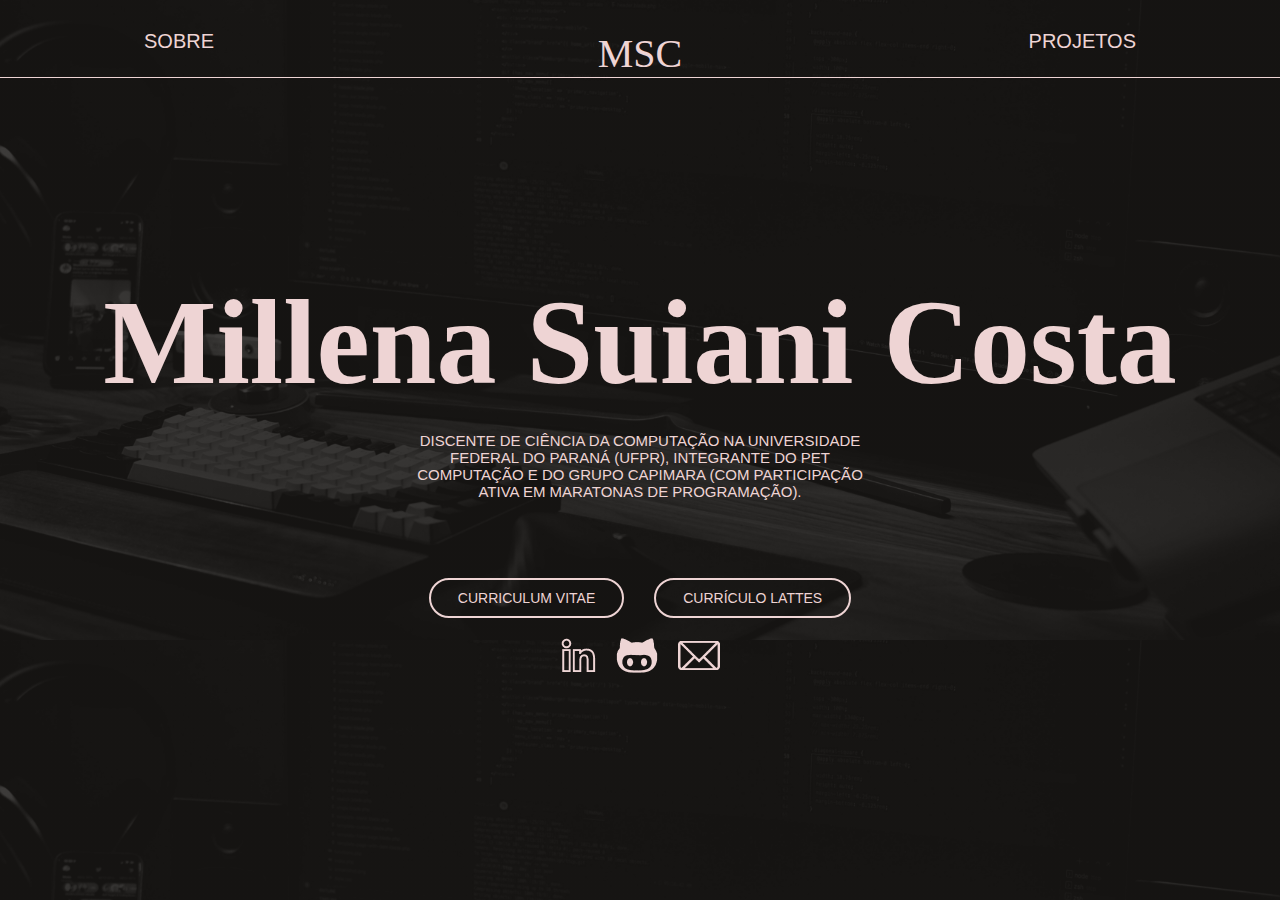
==== index.html @ 7e517f00 "changes" ====
<!DOCTYPE html>
<html lang="pt-br">
    <head>
        <meta charset="UTF-8">
        <title>Millena Suiani Costa</title>
        <meta name="author" content="Millena Suiani Costa">
        <link rel="SHORTCUT ICON" href="logo.png">
        <meta name="description" content="Página pessoal de Millena Suiani Costa.">
        <meta name="keywords" content="Millena, Suiani, Costa, UFPR, Universidade Federal do Paraná, Ciência da Computação, Computação, BCC"/>
        <link href="css/style.css" rel="stylesheet"/>
        <meta name="viewport" content="width=device-width, initial-scale=1.0, maximum-scale=1.0">
        <link rel="preconnect" href="https://fonts.googleapis.com">
        <link rel="preconnect" href="https://fonts.gstatic.com" crossorigin>
        <link href="https://fonts.googleapis.com/css2?family=Inter:wght@200;800&display=swap" rel="stylesheet">
    </head>

    <body>
        <header>
            <nav class="menu left-menu">
                <a href="./sobre.html">SOBRE</a>
            </nav>
            <a href="./index.html" class="logo"><p>MSC</p></a>
            <nav class="menu right-menu">
                <a href="./projetos.html">PROJETOS</a>
            </nav>
        </header>

        <section class="general-text">
            <div class="title-text">
                <h1>Millena Suiani Costa</h1>
            </div>
            <div class="description-text">
                <p>DISCENTE DE CIÊNCIA DA COMPUTAÇÃO NA UNIVERSIDADE FEDERAL DO PARANÁ (UFPR), INTEGRANTE DO PET COMPUTAÇÃO E DO GRUPO CAPIMARA (COM PARTICIPAÇÃO ATIVA EM MARATONAS DE PROGRAMAÇÃO).</p>
            </div>
            <nav class="links">
                <div id="curriculum-modal" class="modal">
                    <img src="curriculum.png" alt="curriculum">
                    <script src="script.js"></script>
                    <span class="close-modal" data-modal="curriculum-modal">&times;</span>
                </div>
                <a href="#" id="curriculum-link" target="_blank" class="rounded-link">CURRICULUM VITAE</a>
                <a href="http://lattes.cnpq.br/5284996494544920" target="_blank" class="rounded-link">CURRÍCULO LATTES</a>
            </nav>
        </section>

        <footer>
            <a href="//www.linkedin.com/in/millena-costa-" target="_blank"><img src="linkedin.png" class="linkedin"/></a>
            <a href="//github.com/millenaSui" target="_blank"><img src="git.png" class="github"/></a>
            <a href="mailto:millena.sui@outlook.com" target="_blank"><img src="email.png" class="email"/></spam></p>
        </footer>

        <script>

            // Adicione um evento de clique ao link "CURRICULUM VITAE"
            document.getElementById("curriculum-link").addEventListener('click', function(e) {
                e.preventDefault(); // Impede o comportamento padrão do link
                const modalId = 'curriculum-modal'; // Altere para o modal desejado
                openModal(modalId);
            });

            //Função para abrir modal
            function openModal(modalId) {
                document.getElementById(modalId).style.display = "block";
            }
    
            // Função para fechar modal
            function closeModal(modalId) {
                document.getElementById(modalId).style.display = "none";
            }
    
            // Adicione um evento de clique às imagens
            const modalTriggers = document.querySelectorAll('.modal-trigger');
            modalTriggers.forEach((trigger) => {
                trigger.addEventListener('click', () => {
                    const modalId = trigger.getAttribute('data-modal');
                    openModal(modalId);
                });
            });
    
            // Adicione um evento de clique para fechar os modais
            const closeButtons = document.querySelectorAll('.close-modal');
            closeButtons.forEach((button) => {
                button.addEventListener('click', () => {
                    const modalId = button.getAttribute('data-modal');
                    closeModal(modalId);
                });
            });
        </script>
    </body>
</html>
---- css/style.css ----
/*Definições de fontes locais*/
@font-face {
    font-family: 'Ginqail';
    src: local('Ginqail'), url('/home/millenasui/Downloads/personalWebsiteDINF-main/fonts/Ginqail-Font.ttf') format('truetype');
}

@font-face {
    font-family: 'MPLUS1';
    src: local('MPLUS1'), url('/home/millenasui/Downloads/personalWebsiteDINF-main/fonts/MPLUS1-VariableFont_wght.ttf') format('truetype');
}

/*Configurações gerais da página*/
*{
    margin: 0;
    padding: 0;
    box-sizing: border-box;
}

body {
    background: linear-gradient(
        rgba(36, 33, 30, 0.5),
        rgba(36, 33, 30, 0.5)
    ),
    url("../background.png");
    background-size: 100%;
}

/*Tags da header divididas em três 
para alinhamento correto*/
header {
    display: flex;
    justify-content: space-between;
    margin: 0 auto;
    padding: 0 20px;
    border-bottom: 1px solid #EED4D4;
}

.logo {
    font-family: 'Ginqail', serif;
    font-size: 40px;
    margin-top: 30px;
}

.menu {
    text-align: center;
    width: 45%;
    padding-top: 15px;
    margin-top: 15px;
    margin-bottom: 15px;
}

.left-menu {
    font-size: 20px;
    text-align: left;
    padding-left: 10%;
}

.right-menu {
    font-size: 20px;
    text-align: right;
    padding-right: 10%;
}

a {
    font-family: 'MPLUS1', sans-serif;
    font-weight: 400;
    text-decoration: none;
    color: #EED4D4;
}

.menu a {
    text-decoration: none;
    color: #EED4D4; /* Cor da linha */
    padding-bottom: 2px; /* Distância da linha em relação ao texto */
}

/*Configurações de texto*/
.general-text {
    margin: 0 6%;
    margin-top: 10%;
}

.title-text {
    font-family: 'Ginqail', serif;
    font-size: 60px;
    text-align: center;
    padding-top: 6%;
    color: #EED4D4;
}

.subtitle-text {
    font-family: 'Ginqail', serif;
    font-size: 35px;
    text-align: center;
    padding-top: 7%;
    color: #EED4D4;
}

.subtitle-modal {
    font-family: 'MPLUS1', sans-serif;
    font-size: 20px;
    font-weight: 200;
    text-align: center;
    padding-top: 2%;
    padding-bottom: 2%;
    color: #EED4D4;
    position: relative;
}

.subtitle-modal::after {
    content: "";
    width: 500px;
    height: 1px;
    background: #EED4D4; /* Cor da linha */
    position: absolute;
    bottom: -2px; /* Coloca a linha 2px abaixo do texto */
    left: 50%; /* Centraliza a linha em relação ao texto */
    transform: translateX(-50%); /* Centraliza a linha horizontalmente */
}

.description-text {
    font-family: 'MPLUS1', sans-serif;
    font-size: 15px;
    font-weight: 400;
    text-align: center;
    margin-top: 20px;
    margin-bottom: 7%;
    padding: 0 30%;
    color: #EED4D4;
}

.description-text-abaut {
    font-family: 'MPLUS1', sans-serif;
    font-size: 18px;
    font-weight: 400;
    text-align: center;
    margin-top: 50px;
    margin-bottom: 7%;
    padding: 0 25%;
    color: #EED4D4;
}

/*configurações das imagens de projetos*/
.image-columns {
    display: flex;
}

.column {
    flex: 1;
    padding: 10px;
    text-align: center;
}

.column img {
    max-width: 100%;
    cursor: pointer;
}

/*configurações de modal*/
.modal {
    display: none;
    position: fixed;
    top: 0;
    left: 0;
    width: 100%;
    height: 100%;
    background-color: rgba(0, 0, 0, 0.5);
    z-index: 1;
    justify-content: center;
    align-items: center;
    box-shadow: 0 4px 8px 0 rgba(0, 0, 0, 0.2);
    backdrop-filter: blur(15px);
}

.modal .subtitle-text {
    font-size: 50px;
    margin-top: 3%;
    margin-bottom: 3%;
}

.modal .description-text {
    font-size: 20px; /* Tamanho da fonte para a classe description-text */
}

.modal img {
    max-width: 100%;
    max-height: 100%;
    object-fit: contain; /* Mantém a proporção da imagem */
}

.modal-trigger {
    margin-top: 10%;
    width: 500px;
    height: 300px;
    object-fit: cover;
    filter: grayscale(100%);
    transition: filter 0.3s;
}

.modal-trigger:hover {
    filter: grayscale(0%);
}

.close-modal {
    position: absolute;
    top: 10px;
    right: 15px;
    width: 50px;
    height: 50px;
    font-size: 50px;
    color: #EED4D4;
    cursor: pointer;
    border-radius: 50%;
    box-shadow: 0 0 4px rgba(0, 0, 0, 0.5);
}

/*Tags do rodapé*/
footer {
    display: flex;
    justify-content: center;
    align-items: center;
}

footer a {
    margin: 0 10px;
    margin-top: 20px;
}

.links {
    text-align: center;
    display: flex;
    justify-content: center;
}

/*Retângulo em torno dos links de currículo*/
.rounded-link {
    display: inline-block;
    padding: 10px 27px;
    background-color: transparent;
    border: 2px solid #EED4D4;
    border-radius: 45px;
    font-weight: 500;
    font-size: 14px;
    text-decoration: none;  
    color: #EED4D4;
    margin: 0 15px;
}
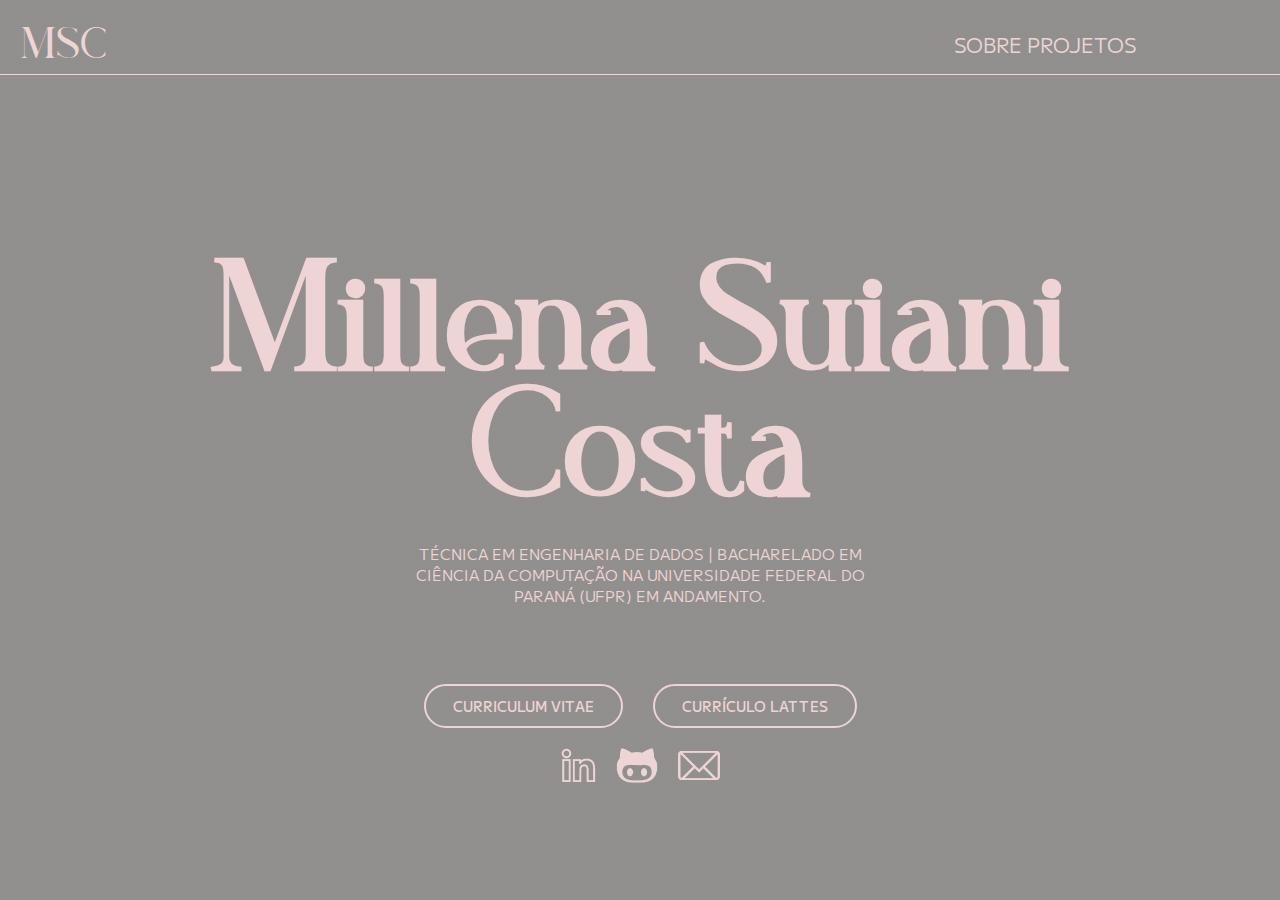
==== commit 947c6983: "[fix] personal description and header modified" ====
--- a/index.html
+++ b/index.html
@@ -16,11 +16,9 @@
 
     <body>
         <header>
-            <nav class="menu left-menu">
-                <a href="./sobre.html">SOBRE</a>
-            </nav>
             <a href="./index.html" class="logo"><p>MSC</p></a>
             <nav class="menu right-menu">
+                <a href="./sobre.html">SOBRE</a>
                 <a href="./projetos.html">PROJETOS</a>
             </nav>
         </header>
@@ -30,7 +28,7 @@
                 <h1>Millena Suiani Costa</h1>
             </div>
             <div class="description-text">
-                <p>DISCENTE DE CIÊNCIA DA COMPUTAÇÃO NA UNIVERSIDADE FEDERAL DO PARANÁ (UFPR), INTEGRANTE DO PET COMPUTAÇÃO E DO GRUPO CAPIMARA (COM PARTICIPAÇÃO ATIVA EM MARATONAS DE PROGRAMAÇÃO).</p>
+                <p>TÉCNICA EM ENGENHARIA DE DADOS | BACHARELADO EM CIÊNCIA DA COMPUTAÇÃO NA UNIVERSIDADE FEDERAL DO PARANÁ (UFPR) EM ANDAMENTO.</p>
             </div>
             <nav class="links">
                 <div id="curriculum-modal" class="modal">
@@ -46,7 +44,7 @@
         <footer>
             <a href="//www.linkedin.com/in/millena-costa-" target="_blank"><img src="linkedin.png" class="linkedin"/></a>
             <a href="//github.com/millenaSui" target="_blank"><img src="git.png" class="github"/></a>
-            <a href="mailto:millena.sui@outlook.com" target="_blank"><img src="email.png" class="email"/></spam></p>
+            <a href="mailto:comercial.millena.costa@outlook.com" target="_blank"><img src="email.png" class="email"/></spam></p>
         </footer>
 
         <script>
--- a/css/style.css
+++ b/css/style.css
@@ -1,12 +1,12 @@
 /*Definições de fontes locais*/
 @font-face {
     font-family: 'Ginqail';
-    src: local('Ginqail'), url('/home/millenasui/Downloads/personalWebsiteDINF-main/fonts/Ginqail-Font.ttf') format('truetype');
+    src: local('Ginqail'), url('../fonts/Ginqail-Font.ttf') format('truetype');
 }
 
 @font-face {
     font-family: 'MPLUS1';
-    src: local('MPLUS1'), url('/home/millenasui/Downloads/personalWebsiteDINF-main/fonts/MPLUS1-VariableFont_wght.ttf') format('truetype');
+    src: local('MPLUS1'), url('../fonts/MPLUS1-VariableFont_wght.ttf') format('truetype');
 }
 
 /*Configurações gerais da página*/
@@ -21,7 +21,7 @@
         rgba(36, 33, 30, 0.5),
         rgba(36, 33, 30, 0.5)
     ),
-    url("../background.png");
+    url("../background-2.png");
     background-size: 100%;
 }
 
@@ -70,8 +70,8 @@
 
 .menu a {
     text-decoration: none;
-    color: #EED4D4; /* Cor da linha */
-    padding-bottom: 2px; /* Distância da linha em relação ao texto */
+    color: #EED4D4;
+    padding-bottom: 2px;
 }
 
 /*Configurações de texto*/
@@ -82,7 +82,7 @@
 
 .title-text {
     font-family: 'Ginqail', serif;
-    font-size: 60px;
+    font-size: 70px;
     text-align: center;
     padding-top: 6%;
     color: #EED4D4;
@@ -105,17 +105,6 @@
     padding-bottom: 2%;
     color: #EED4D4;
     position: relative;
-}
-
-.subtitle-modal::after {
-    content: "";
-    width: 500px;
-    height: 1px;
-    background: #EED4D4; /* Cor da linha */
-    position: absolute;
-    bottom: -2px; /* Coloca a linha 2px abaixo do texto */
-    left: 50%; /* Centraliza a linha em relação ao texto */
-    transform: translateX(-50%); /* Centraliza a linha horizontalmente */
 }
 
 .description-text {
@@ -168,7 +157,7 @@
     z-index: 1;
     justify-content: center;
     align-items: center;
-    box-shadow: 0 4px 8px 0 rgba(0, 0, 0, 0.2);
+    box-shadow: 0 4px 8px 0 rgba(0, 0, 0, 0.4);
     backdrop-filter: blur(15px);
 }
 
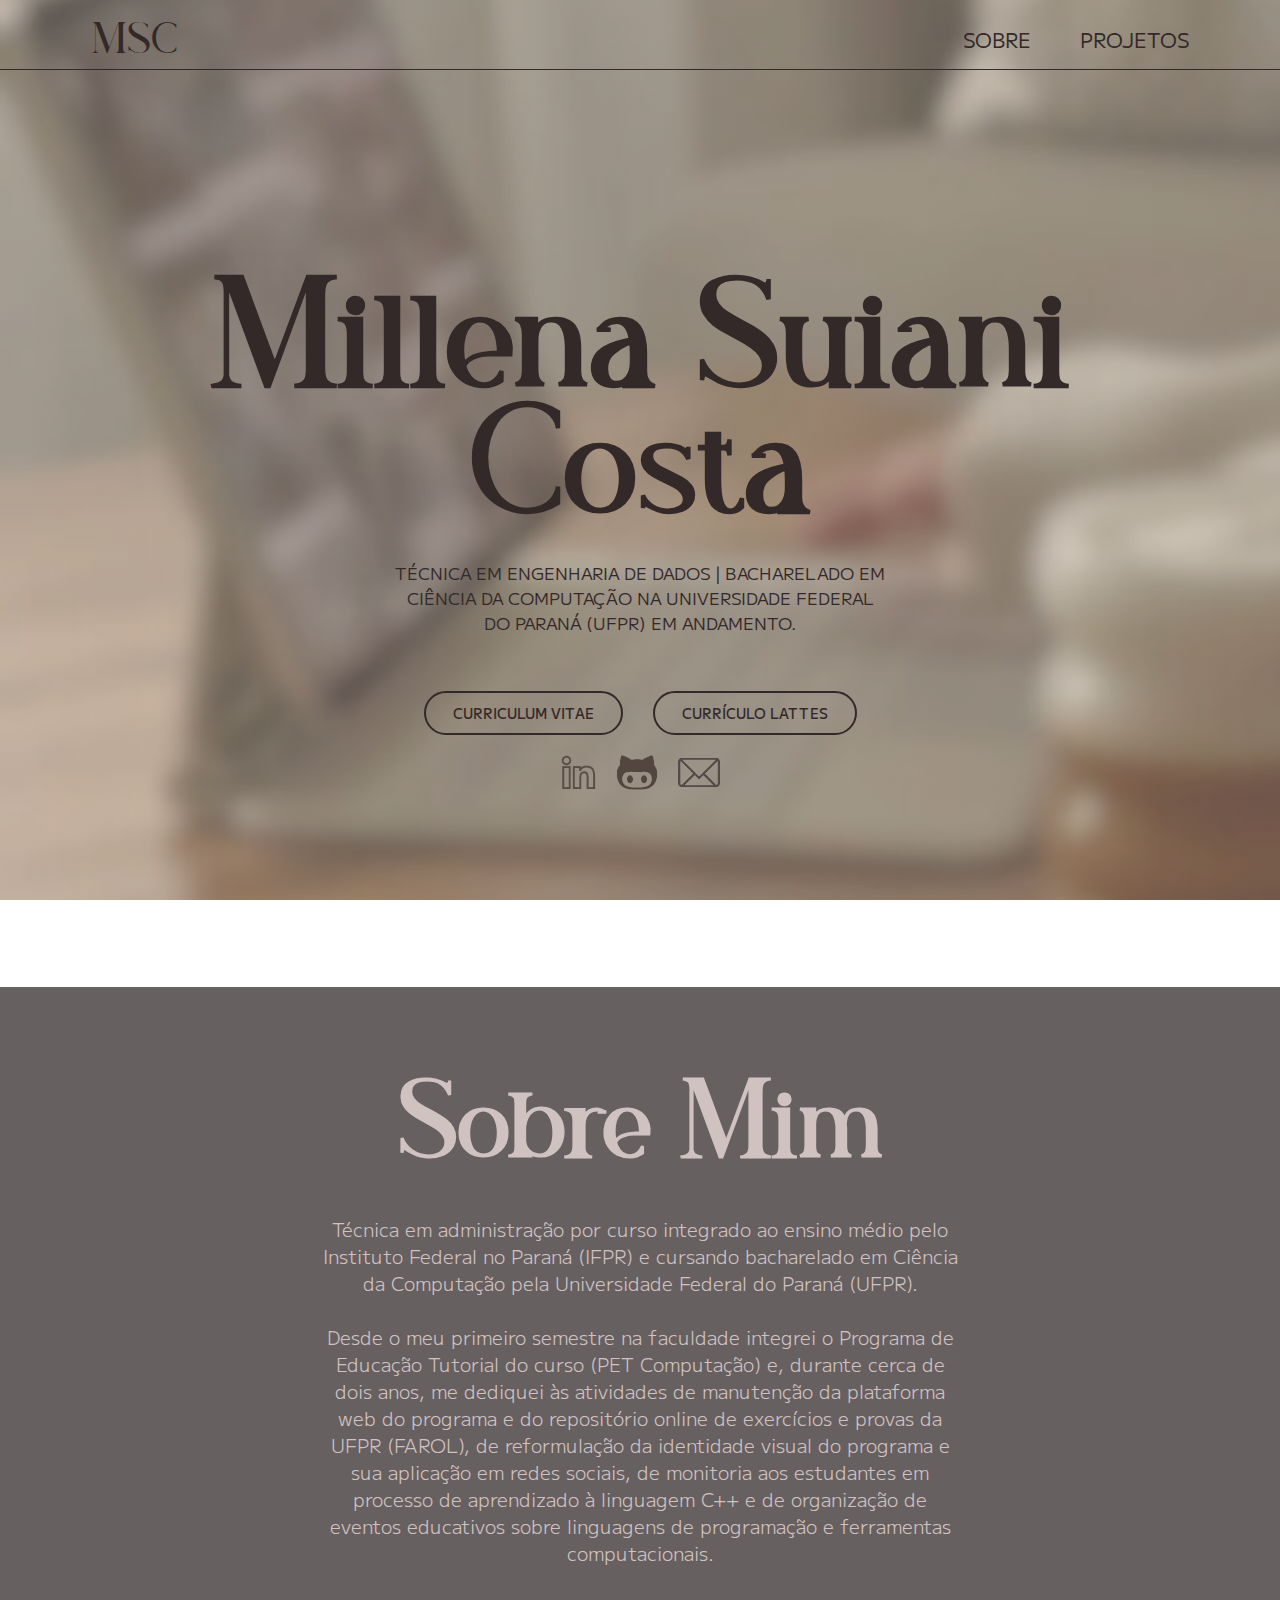
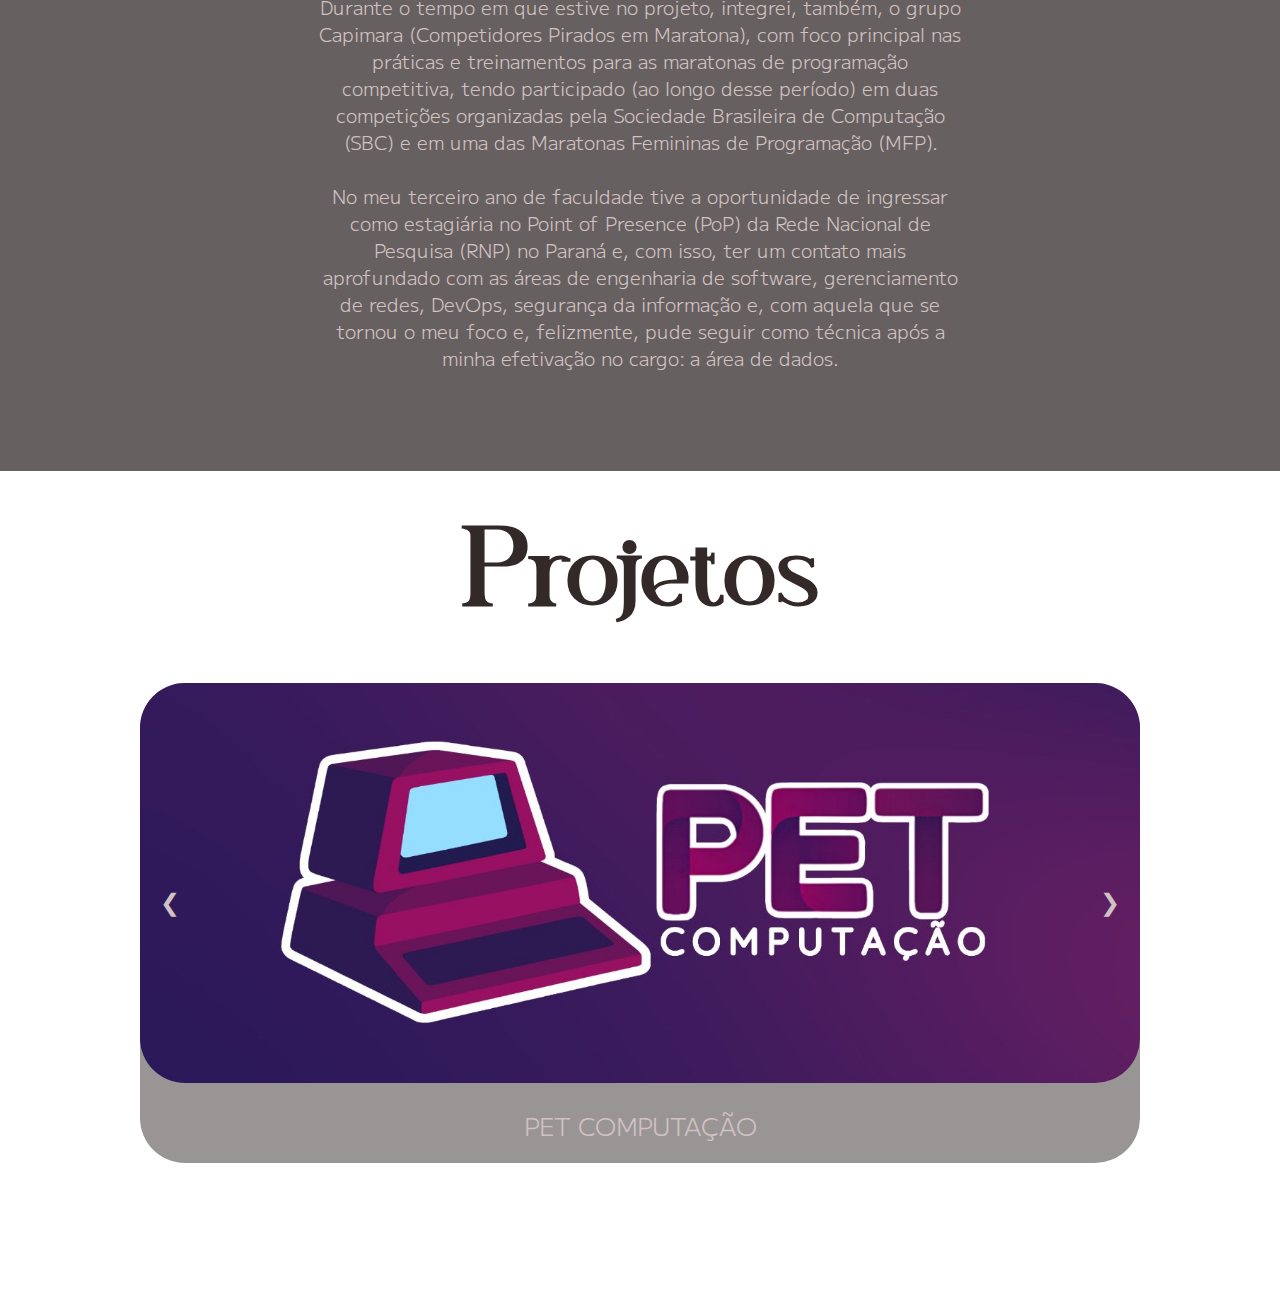
==== commit 434aa4c9: "[add] carrousel and abaut sessions" ====
--- a/index.html
+++ b/index.html
@@ -16,14 +16,14 @@
 
     <body>
         <header>
-            <a href="./index.html" class="logo"><p>MSC</p></a>
+            <a href="#home" class="logo"><p>MSC</p></a>
             <nav class="menu right-menu">
-                <a href="./sobre.html">SOBRE</a>
-                <a href="./projetos.html">PROJETOS</a>
+                <a href="#sobre">SOBRE</a>
+                <a href="#projetos">PROJETOS</a>
             </nav>
         </header>
 
-        <section class="general-text">
+        <section id="home" class="general-text">
             <div class="title-text">
                 <h1>Millena Suiani Costa</h1>
             </div>
@@ -33,56 +33,71 @@
             <nav class="links">
                 <div id="curriculum-modal" class="modal">
                     <img src="curriculum.png" alt="curriculum">
-                    <script src="script.js"></script>
                     <span class="close-modal" data-modal="curriculum-modal">&times;</span>
                 </div>
-                <a href="#" id="curriculum-link" target="_blank" class="rounded-link">CURRICULUM VITAE</a>
+                <a href="#" id="curriculum-link" class="rounded-link">CURRICULUM VITAE</a>
                 <a href="http://lattes.cnpq.br/5284996494544920" target="_blank" class="rounded-link">CURRÍCULO LATTES</a>
             </nav>
         </section>
 
-        <footer>
+        <section id="links-icons" class="links-icons-section">
             <a href="//www.linkedin.com/in/millena-costa-" target="_blank"><img src="linkedin.png" class="linkedin"/></a>
             <a href="//github.com/millenaSui" target="_blank"><img src="git.png" class="github"/></a>
-            <a href="mailto:comercial.millena.costa@outlook.com" target="_blank"><img src="email.png" class="email"/></spam></p>
-        </footer>
+            <a href="mailto:comercial.millena.costa@outlook.com" target="_blank"><img src="email.png" class="email"/></a>
+        </section>
 
-        <script>
+        <section id="sobre" class="about-section">
+            <div class="about-section-title">
+                <h1>Sobre Mim</h1>
+            </div>
+            <nav class="about-section-description-text">
+                <p>Técnica em administração por curso integrado ao ensino médio pelo Instituto Federal no Paraná (IFPR) e cursando bacharelado em Ciência da Computação pela Universidade Federal do Paraná (UFPR).</p>
+                <br>
+                <p>Desde o meu primeiro semestre na faculdade integrei o Programa de Educação Tutorial do curso (PET Computação) e, durante cerca de dois anos, me dediquei às atividades de manutenção da plataforma web do programa e do repositório online de exercícios e provas da UFPR (FAROL), de reformulação da identidade visual do programa e sua aplicação em redes sociais, de monitoria aos estudantes em processo de aprendizado à linguagem C++ e de organização de eventos educativos sobre linguagens de programação e ferramentas computacionais.</p>
+                <br>            
+                <p>Durante o tempo em que estive no projeto, integrei, também, o grupo Capimara (Competidores Pirados em Maratona), com foco principal nas práticas e treinamentos para as maratonas de programação competitiva, tendo participado (ao longo desse período) em duas competições organizadas pela Sociedade Brasileira de Computação (SBC) e em uma das Maratonas Femininas de Programação (MFP).</p>
+                <br>            
+                <p>No meu terceiro ano de faculdade tive a oportunidade de ingressar como estagiária no Point of Presence (PoP) da Rede Nacional de Pesquisa (RNP) no Paraná e, com isso, ter um contato mais aprofundado com as áreas de engenharia de software, gerenciamento de redes, DevOps, segurança da informação e, com aquela que se tornou o meu foco e, felizmente, pude seguir como técnica após a minha efetivação no cargo: a área de dados.</p>
+            </nav>
+        </section>
 
-            // Adicione um evento de clique ao link "CURRICULUM VITAE"
-            document.getElementById("curriculum-link").addEventListener('click', function(e) {
-                e.preventDefault(); // Impede o comportamento padrão do link
-                const modalId = 'curriculum-modal'; // Altere para o modal desejado
-                openModal(modalId);
-            });
+        <section id="projetos" class="projetos-section">
+            <div class="subtitle-text">
+                <h1>Projetos</h1>
+            </div>
+            <div class="carousel-container">
+                <button class="prev" onclick="moveSlide(-1)">&#10094;</button>
+                <div class="carousel">
+                    <div class="carousel-slide">
+                        <img src="imagem1.jpg" alt="Imagem 1">
+                        <p class="carousel-text">PET COMPUTAÇÃO</p>
+                    </div>
+                    <div class="carousel-slide">
+                        <img src="imagem2.jpg" alt="Imagem 2">
+                        <p class="carousel-text">ROADSEC 2023</p>
+                    </div>
+                    <div class="carousel-slide">
+                        <img src="imagem3.jpg" alt="Imagem 3">
+                        <p class="carousel-text">MARATONAS DE PROGRAMAÇÃO</p>
+                    </div>
+                    <div class="carousel-slide">
+                        <img src="imagem4.jpg" alt="Imagem 4">
+                        <p class="carousel-text">PATINHO</p>
+                    </div>
+                </div>
+                <button class="next" onclick="moveSlide(1)">&#10095;</button>
+            </div>
 
-            //Função para abrir modal
-            function openModal(modalId) {
-                document.getElementById(modalId).style.display = "block";
-            }
-    
-            // Função para fechar modal
-            function closeModal(modalId) {
-                document.getElementById(modalId).style.display = "none";
-            }
-    
-            // Adicione um evento de clique às imagens
-            const modalTriggers = document.querySelectorAll('.modal-trigger');
-            modalTriggers.forEach((trigger) => {
-                trigger.addEventListener('click', () => {
-                    const modalId = trigger.getAttribute('data-modal');
-                    openModal(modalId);
-                });
-            });
-    
-            // Adicione um evento de clique para fechar os modais
-            const closeButtons = document.querySelectorAll('.close-modal');
-            closeButtons.forEach((button) => {
-                button.addEventListener('click', () => {
-                    const modalId = button.getAttribute('data-modal');
-                    closeModal(modalId);
-                });
-            });
-        </script>
+            <script>
+                let slideIndex = 0;
+                function moveSlide(n) {
+                    let slides = document.querySelectorAll('.carousel-slide');
+                    slideIndex += n;
+                    if (slideIndex >= slides.length) slideIndex = 0;
+                    if (slideIndex < 0) slideIndex = slides.length - 1;
+                    document.querySelector('.carousel').style.transform = `translateX(${-slideIndex * 100}%)`;
+                }
+            </script>
+        </section>
     </body>
-</html>+</html>
--- a/css/style.css
+++ b/css/style.css
@@ -1,12 +1,12 @@
 /*Definições de fontes locais*/
 @font-face {
     font-family: 'Ginqail';
-    src: local('Ginqail'), url('../fonts/Ginqail-Font.ttf') format('truetype');
+    src: local('Ginqail'), url('./fonts/Ginqail-Font.ttf') format('truetype');
 }
 
 @font-face {
     font-family: 'MPLUS1';
-    src: local('MPLUS1'), url('../fonts/MPLUS1-VariableFont_wght.ttf') format('truetype');
+    src: local('MPLUS1'), url('./fonts/MPLUS1-VariableFont_wght.ttf') format('truetype');
 }
 
 /*Configurações gerais da página*/
@@ -18,60 +18,53 @@
 
 body {
     background: linear-gradient(
-        rgba(36, 33, 30, 0.5),
-        rgba(36, 33, 30, 0.5)
+        rgba(200, 184, 169, 0.179),
+        rgba(200, 184, 169, 0.179)
     ),
-    url("../background-2.png");
-    background-size: 100%;
-}
-
-/*Tags da header divididas em três 
-para alinhamento correto*/
+    url("../background.png");
+    background-size: cover;
+    background-repeat: no-repeat;
+    background-attachment: fixed;
+}
+
+/*Configurações de cabeçalho*/
 header {
     display: flex;
     justify-content: space-between;
     margin: 0 auto;
-    padding: 0 20px;
-    border-bottom: 1px solid #EED4D4;
+    padding: 0 30px;
+    border-bottom: 1px solid #332929;
+    /* background-color: #332929; */
 }
 
 .logo {
     font-family: 'Ginqail', serif;
     font-size: 40px;
-    margin-top: 30px;
+    margin-top: 25px;
+    padding-left: 5%;
 }
 
 .menu {
     text-align: center;
     width: 45%;
-    padding-top: 15px;
+    padding-top: 10px;
     margin-top: 15px;
     margin-bottom: 15px;
 }
 
-.left-menu {
-    font-size: 20px;
-    text-align: left;
-    padding-left: 10%;
-}
-
 .right-menu {
     font-size: 20px;
-    text-align: right;
-    padding-right: 10%;
+    padding-right: 5%;
+    display: flex;
+    justify-content: flex-end; /* Mantém os itens alinhados à direita */
+    gap: 10%; /* Ajuste esse valor para aumentar/diminuir o espaço entre as palavras */
 }
 
 a {
     font-family: 'MPLUS1', sans-serif;
-    font-weight: 400;
+    font-weight: 420;
     text-decoration: none;
-    color: #EED4D4;
-}
-
-.menu a {
-    text-decoration: none;
-    color: #EED4D4;
-    padding-bottom: 2px;
+    color: #332929;
 }
 
 /*Configurações de texto*/
@@ -84,16 +77,17 @@
     font-family: 'Ginqail', serif;
     font-size: 70px;
     text-align: center;
-    padding-top: 6%;
-    color: #EED4D4;
+    padding-top: 8%;
+    color: #332929;
 }
 
 .subtitle-text {
     font-family: 'Ginqail', serif;
-    font-size: 35px;
-    text-align: center;
-    padding-top: 7%;
-    color: #EED4D4;
+    font-size: 50px;
+    text-align: center;
+    padding-top: 5%;
+    padding-bottom: 1%;
+    color: #332929;
 }
 
 .subtitle-modal {
@@ -103,19 +97,19 @@
     text-align: center;
     padding-top: 2%;
     padding-bottom: 2%;
-    color: #EED4D4;
+    color: #332929;
     position: relative;
 }
 
 .description-text {
     font-family: 'MPLUS1', sans-serif;
-    font-size: 15px;
+    font-size: 17px;
     font-weight: 400;
     text-align: center;
     margin-top: 20px;
-    margin-bottom: 7%;
-    padding: 0 30%;
-    color: #EED4D4;
+    margin-bottom: 5%;
+    padding: 0 28%;
+    color: #332929;
 }
 
 .description-text-abaut {
@@ -126,7 +120,7 @@
     margin-top: 50px;
     margin-bottom: 7%;
     padding: 0 25%;
-    color: #EED4D4;
+    color: #332929;
 }
 
 /*configurações das imagens de projetos*/
@@ -197,22 +191,22 @@
     width: 50px;
     height: 50px;
     font-size: 50px;
-    color: #EED4D4;
+    color: #332929;
     cursor: pointer;
     border-radius: 50%;
     box-shadow: 0 0 4px rgba(0, 0, 0, 0.5);
 }
 
-/*Tags do rodapé*/
-footer {
+.links-icons-section {
     display: flex;
     justify-content: center;
     align-items: center;
 }
 
-footer a {
+.links-icons-section a {
     margin: 0 10px;
     margin-top: 20px;
+    margin-bottom: 15%;
 }
 
 .links {
@@ -226,11 +220,106 @@
     display: inline-block;
     padding: 10px 27px;
     background-color: transparent;
-    border: 2px solid #EED4D4;
+    border: 2px solid #332929;
     border-radius: 45px;
     font-weight: 500;
     font-size: 14px;
     text-decoration: none;  
-    color: #EED4D4;
+    color: #332929;
     margin: 0 15px;
-}+}
+
+.about-section {
+    background-color: #332929be; /* Cor de fundo diferente */
+    padding: 100px 20px;
+    font-family: 'MPLUS1', sans-serif;
+    font-size: 18px;
+    font-weight: 400;
+    text-align: center;
+    color: #d1c2c2;
+}
+
+.about-section-title {
+    font-family: 'Ginqail', serif;
+    font-size: 50px;
+    text-align: center;
+    color: #d1c2c2;
+    padding-bottom: 3%;
+}
+
+.about-section-description-text {
+    font-family: 'MPLUS1', sans-serif;
+    font-size: 19px;
+    font-weight: 350;
+    text-align: center;
+    padding: 0 24%;
+    color: #d1c2c2;
+}
+
+/* Estilização do container do carrossel */
+.carousel-container {
+    position: relative;
+    width: 80%;
+    max-width: 1000px;
+    margin: 30px auto;
+    overflow: hidden;
+    margin-top: 2%;
+}
+
+/* Estilização da área deslizante */
+.carousel {
+    display: flex;
+    transition: transform 0.5s ease-in-out;
+    width: 100%;
+    margin-bottom: 10%;
+    margin-top:2%;
+}
+
+/* Cada slide */
+.carousel-slide {
+    min-width: 100%;
+    text-align: center;
+    border-radius: 45px;
+    background-color: #3329297e;
+}
+
+/* Todas as imagens terão o mesmo tamanho */
+.carousel-slide img {
+    width: 100%;
+    height: auto;
+    max-height: 400px;
+    object-fit: cover;
+    border-radius: 45px;
+}
+
+/* Estilização dos botões de navegação */
+.prev, .next {
+    position: absolute;
+    top: 40%;
+    transform: translateY(-50%);
+    background-color: transparent;
+    color: #d1c2c2;
+    border: none;
+    padding: 10px;
+    cursor: pointer;
+    font-size: 24px;
+    border-radius: 100%;
+    z-index: 2; /* Garante que os botões fiquem acima do conteúdo */
+}
+
+.prev { left: 10px; }
+.next { right: 10px; }
+
+.prev:hover, .next:hover {
+    background-color: rgba(0, 0, 0, 0.8);
+}
+
+.carousel-text {
+    font-family: 'MPLUS1', sans-serif;
+    font-size: 25px;
+    font-weight: 350;
+    text-align: center;
+    padding-top: 2%;
+    padding-bottom: 2%;
+    color: #d1c2c2;
+}
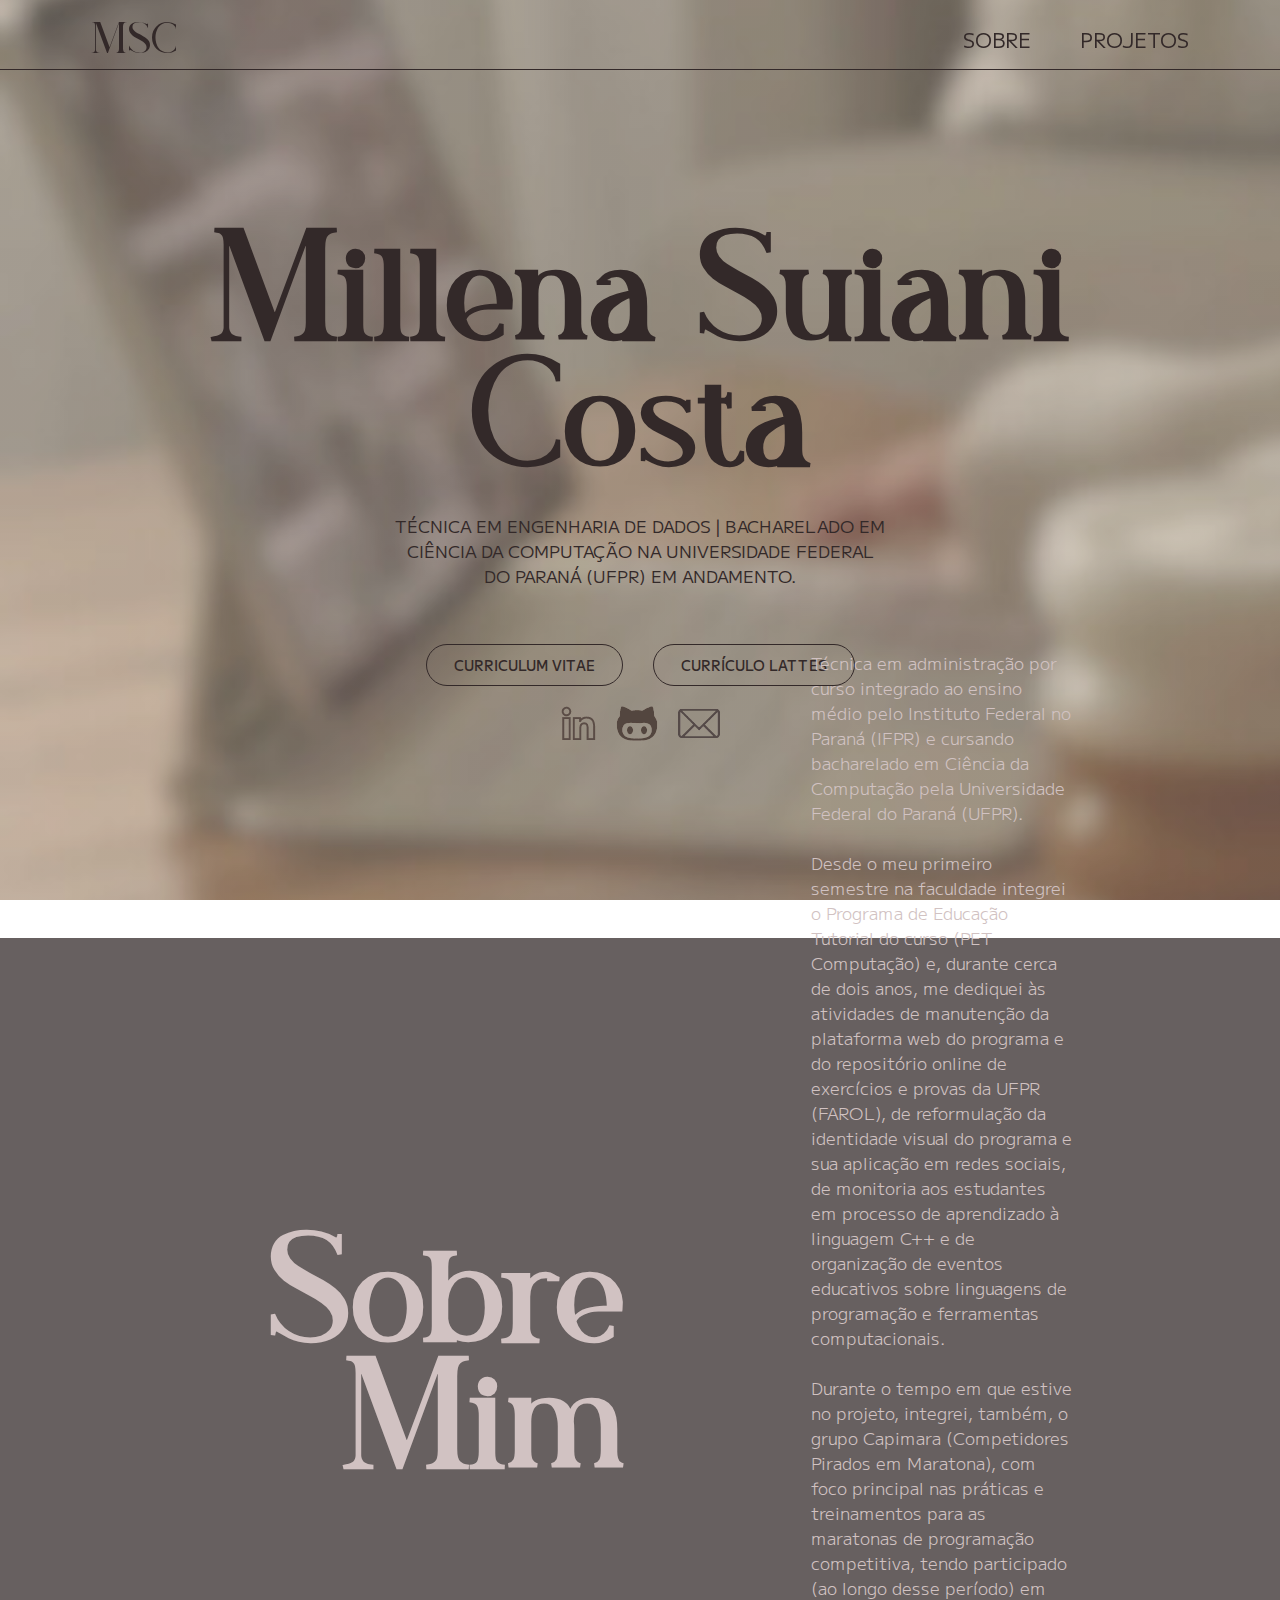
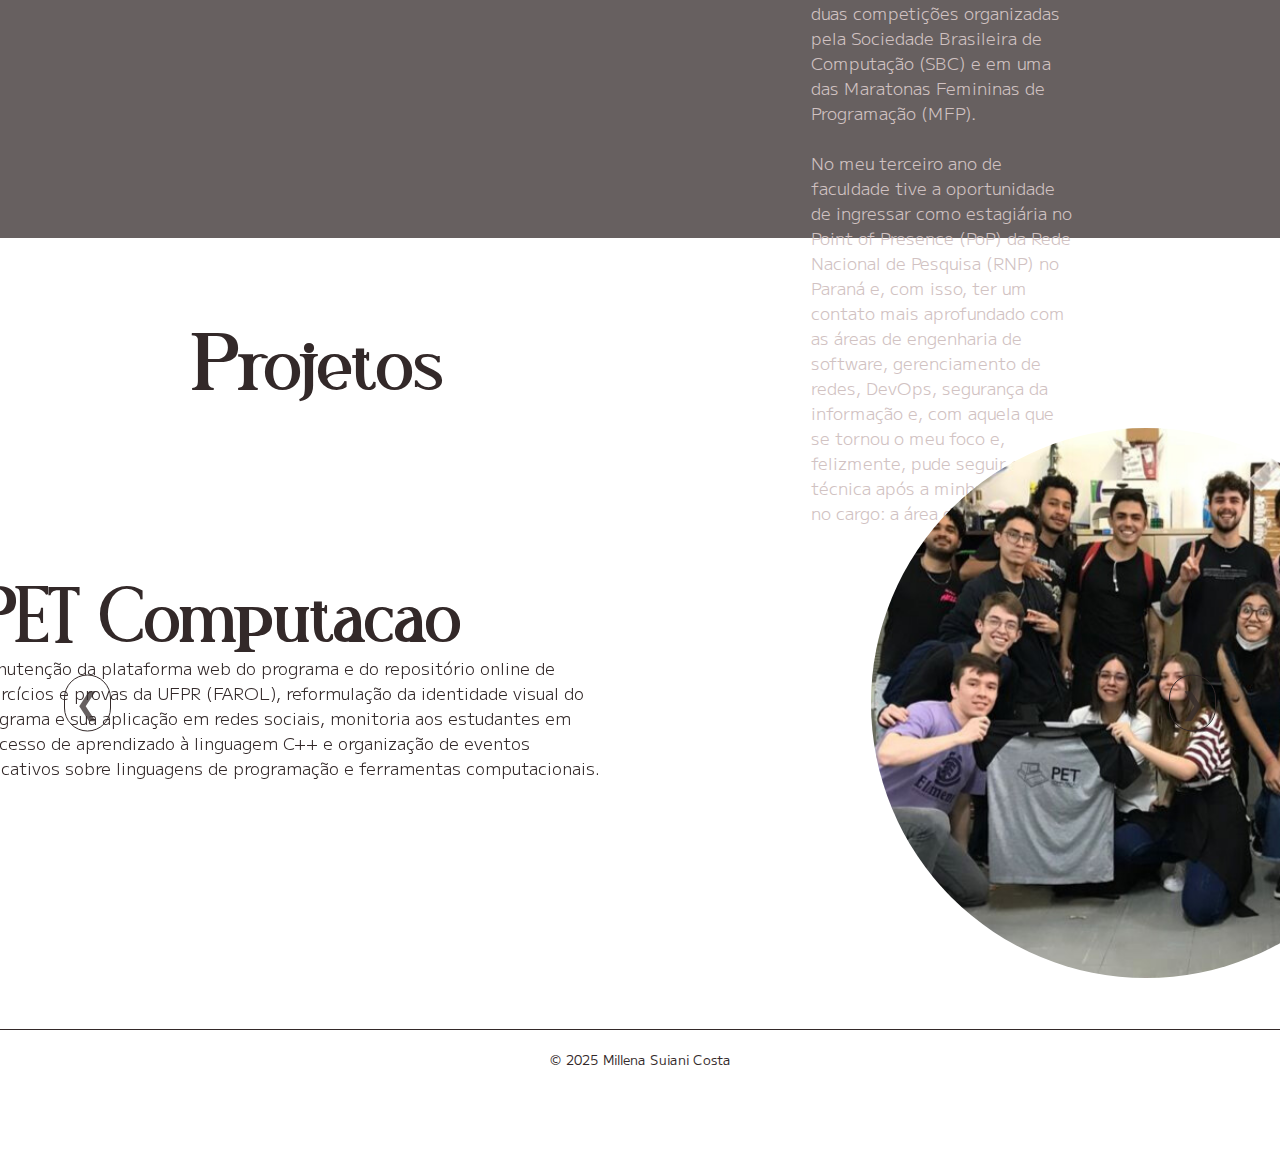
==== commit dbe9d4a3: "[fix] page index" ====
--- a/index.html
+++ b/index.html
@@ -4,7 +4,7 @@
         <meta charset="UTF-8">
         <title>Millena Suiani Costa</title>
         <meta name="author" content="Millena Suiani Costa">
-        <link rel="SHORTCUT ICON" href="logo.png">
+        <link rel="SHORTCUT ICON" href="./css/icons/logo.png">
         <meta name="description" content="Página pessoal de Millena Suiani Costa.">
         <meta name="keywords" content="Millena, Suiani, Costa, UFPR, Universidade Federal do Paraná, Ciência da Computação, Computação, BCC"/>
         <link href="css/style.css" rel="stylesheet"/>
@@ -15,13 +15,24 @@
     </head>
 
     <body>
-        <header>
+        <header id="main-header">
             <a href="#home" class="logo"><p>MSC</p></a>
             <nav class="menu right-menu">
                 <a href="#sobre">SOBRE</a>
                 <a href="#projetos">PROJETOS</a>
             </nav>
         </header>
+        
+        <script>
+            document.addEventListener("scroll", function () {
+                const header = document.getElementById("main-header");
+                if (window.scrollY > 50) { // Quando rolar mais de 50px
+                    header.classList.add("scrolled");
+                } else {
+                    header.classList.remove("scrolled");
+                }
+            });
+        </script>
 
         <section id="home" class="general-text">
             <div class="title-text">
@@ -31,19 +42,15 @@
                 <p>TÉCNICA EM ENGENHARIA DE DADOS | BACHARELADO EM CIÊNCIA DA COMPUTAÇÃO NA UNIVERSIDADE FEDERAL DO PARANÁ (UFPR) EM ANDAMENTO.</p>
             </div>
             <nav class="links">
-                <div id="curriculum-modal" class="modal">
-                    <img src="curriculum.png" alt="curriculum">
-                    <span class="close-modal" data-modal="curriculum-modal">&times;</span>
-                </div>
-                <a href="#" id="curriculum-link" class="rounded-link">CURRICULUM VITAE</a>
+                <a href="https://drive.google.com/drive/folders/13M2qIuLL4PH_LBQRTVrOf1-1rnrkcQ8i?usp=sharing" id="curriculum-link" target="_blank" class="rounded-link">CURRICULUM VITAE</a>
                 <a href="http://lattes.cnpq.br/5284996494544920" target="_blank" class="rounded-link">CURRÍCULO LATTES</a>
             </nav>
         </section>
 
         <section id="links-icons" class="links-icons-section">
-            <a href="//www.linkedin.com/in/millena-costa-" target="_blank"><img src="linkedin.png" class="linkedin"/></a>
-            <a href="//github.com/millenaSui" target="_blank"><img src="git.png" class="github"/></a>
-            <a href="mailto:comercial.millena.costa@outlook.com" target="_blank"><img src="email.png" class="email"/></a>
+            <a href="//www.linkedin.com/in/millena-costa-" target="_blank"><img src="./css/icons/linkedin.png" class="linkedin"/></a>
+            <a href="//github.com/millenaSui" target="_blank"><img src="./css/icons/git.png" class="github"/></a>
+            <a href="mailto:comercial.millena.costa@outlook.com" target="_blank"><img src="./css/icons/email.png" class="email"/></a>
         </section>
 
         <section id="sobre" class="about-section">
@@ -62,42 +69,79 @@
         </section>
 
         <section id="projetos" class="projetos-section">
-            <div class="subtitle-text">
+            <div class="carousel-text-title">
                 <h1>Projetos</h1>
             </div>
             <div class="carousel-container">
                 <button class="prev" onclick="moveSlide(-1)">&#10094;</button>
                 <div class="carousel">
                     <div class="carousel-slide">
-                        <img src="imagem1.jpg" alt="Imagem 1">
-                        <p class="carousel-text">PET COMPUTAÇÃO</p>
+                        <div class="carousel-content">
+                            <div class="carousel-heading-title">
+                                <h2>PET Computação</h2>
+                            </div>
+                            <div class="carousel-text-description">
+                                <p>Manutenção da plataforma web do programa e do repositório online de exercícios e provas da UFPR (FAROL), reformulação da identidade visual do programa e sua aplicação em redes sociais, monitoria aos estudantes em processo de aprendizado à linguagem C++ e organização de eventos educativos sobre linguagens de programação e ferramentas computacionais.</p>
+                            </div>
+                        </div>
+                        <img src="./css/projects-images/imagem1.png" alt="Imagem 1">
                     </div>
+        
                     <div class="carousel-slide">
-                        <img src="imagem2.jpg" alt="Imagem 2">
-                        <p class="carousel-text">ROADSEC 2023</p>
+                        <div class="carousel-content">
+                            <div class="carousel-heading-title">
+                                <h2>Roadie Voluntaria</h2>
+                            </div>
+                            <div class="carousel-text-description">
+                                <p>No ano de 2023 integrei o time de voluntários do maior festival hacker da américa latina (Roadsec). Nesse fui responsável por liderar o palco ataque e coordenar as suas sessões de conteúdo.</p>
+                            </div>
+                        </div>
+                        <img src="./css/projects-images/imagem2.png" alt="Imagem 2">
                     </div>
+        
                     <div class="carousel-slide">
-                        <img src="imagem3.jpg" alt="Imagem 3">
-                        <p class="carousel-text">MARATONAS DE PROGRAMAÇÃO</p>
+                        <div class="carousel-content">
+                            <div class="carousel-heading-title">
+                                <h2>Programação Competitiva</h2>
+                            </div>
+                            <div class="carousel-text-description">
+                                <p>Durante os dois anos em que estive na equipe Capimara (Competidores Pirados em Maratona), me dediquei a treinamentos focados nas participações em maratonas de programação competitiva, totalizando duas participações na maratona da Sociedade Brasileira de Computação (SBC) e uma participação na Maratona Feminina de Programação (MFP).</p>
+                            </div>
+                        </div>
+                        <img src="./css/projects-images/imagem3.png" alt="Imagem 3">
                     </div>
+        
                     <div class="carousel-slide">
-                        <img src="imagem4.jpg" alt="Imagem 4">
-                        <p class="carousel-text">PATINHO</p>
+                        <div class="carousel-content">
+                            <div class="carousel-heading-title">
+                                <h2>Patinho</h2>
+                            </div>
+                            <div class="carousel-text-description">
+                                <p>Não é um projeto, mas é um patinho bonito =)</p>
+                            </div>
+                        </div>
+                        <img src="./css/projects-images/imagem4.png" alt="Imagem 4">
                     </div>
                 </div>
                 <button class="next" onclick="moveSlide(1)">&#10095;</button>
             </div>
+        </section>
+        
+        <script>
+            let slideIndex = 0;
+            function moveSlide(n) {
+                let slides = document.querySelectorAll('.carousel-slide');
+                slideIndex += n;
+                if (slideIndex >= slides.length) slideIndex = 0;
+                if (slideIndex < 0) slideIndex = slides.length - 1;
+                document.querySelector('.carousel').style.transform = `translateX(${-slideIndex * 100}%)`;
+            }
+        </script>
 
-            <script>
-                let slideIndex = 0;
-                function moveSlide(n) {
-                    let slides = document.querySelectorAll('.carousel-slide');
-                    slideIndex += n;
-                    if (slideIndex >= slides.length) slideIndex = 0;
-                    if (slideIndex < 0) slideIndex = slides.length - 1;
-                    document.querySelector('.carousel').style.transform = `translateX(${-slideIndex * 100}%)`;
-                }
-            </script>
-        </section>
+        <footer>
+            <div class="footer-text">
+                <p>© 2025 Millena Suiani Costa</p>
+            </div>
+        </footer>
     </body>
 </html>
--- a/css/style.css
+++ b/css/style.css
@@ -21,7 +21,7 @@
         rgba(200, 184, 169, 0.179),
         rgba(200, 184, 169, 0.179)
     ),
-    url("../background.png");
+    url("./background.png");
     background-size: cover;
     background-repeat: no-repeat;
     background-attachment: fixed;
@@ -29,12 +29,23 @@
 
 /*Configurações de cabeçalho*/
 header {
+    position: fixed;
     display: flex;
     justify-content: space-between;
     margin: 0 auto;
+    margin-top: -10%;
     padding: 0 30px;
     border-bottom: 1px solid #332929;
-    /* background-color: #332929; */
+    width: 100%; /* Ocupa toda a largura da tela */
+}
+
+.scrolled {
+    background-color: rgba(51, 41, 41, 0.9); /* Cor de fundo ao rolar */
+    transition: background-color 0.3s ease;
+}
+
+.scrolled a {
+    color: #d1c2c2; /* Cor das escritas do menu ao rolar */
 }
 
 .logo {
@@ -77,28 +88,8 @@
     font-family: 'Ginqail', serif;
     font-size: 70px;
     text-align: center;
-    padding-top: 8%;
-    color: #332929;
-}
-
-.subtitle-text {
-    font-family: 'Ginqail', serif;
-    font-size: 50px;
-    text-align: center;
-    padding-top: 5%;
-    padding-bottom: 1%;
-    color: #332929;
-}
-
-.subtitle-modal {
-    font-family: 'MPLUS1', sans-serif;
-    font-size: 20px;
-    font-weight: 200;
-    text-align: center;
-    padding-top: 2%;
-    padding-bottom: 2%;
-    color: #332929;
-    position: relative;
+    padding-top: 10%;
+    color: #332929;
 }
 
 .description-text {
@@ -110,91 +101,6 @@
     margin-bottom: 5%;
     padding: 0 28%;
     color: #332929;
-}
-
-.description-text-abaut {
-    font-family: 'MPLUS1', sans-serif;
-    font-size: 18px;
-    font-weight: 400;
-    text-align: center;
-    margin-top: 50px;
-    margin-bottom: 7%;
-    padding: 0 25%;
-    color: #332929;
-}
-
-/*configurações das imagens de projetos*/
-.image-columns {
-    display: flex;
-}
-
-.column {
-    flex: 1;
-    padding: 10px;
-    text-align: center;
-}
-
-.column img {
-    max-width: 100%;
-    cursor: pointer;
-}
-
-/*configurações de modal*/
-.modal {
-    display: none;
-    position: fixed;
-    top: 0;
-    left: 0;
-    width: 100%;
-    height: 100%;
-    background-color: rgba(0, 0, 0, 0.5);
-    z-index: 1;
-    justify-content: center;
-    align-items: center;
-    box-shadow: 0 4px 8px 0 rgba(0, 0, 0, 0.4);
-    backdrop-filter: blur(15px);
-}
-
-.modal .subtitle-text {
-    font-size: 50px;
-    margin-top: 3%;
-    margin-bottom: 3%;
-}
-
-.modal .description-text {
-    font-size: 20px; /* Tamanho da fonte para a classe description-text */
-}
-
-.modal img {
-    max-width: 100%;
-    max-height: 100%;
-    object-fit: contain; /* Mantém a proporção da imagem */
-}
-
-.modal-trigger {
-    margin-top: 10%;
-    width: 500px;
-    height: 300px;
-    object-fit: cover;
-    filter: grayscale(100%);
-    transition: filter 0.3s;
-}
-
-.modal-trigger:hover {
-    filter: grayscale(0%);
-}
-
-.close-modal {
-    position: absolute;
-    top: 10px;
-    right: 15px;
-    width: 50px;
-    height: 50px;
-    font-size: 50px;
-    color: #332929;
-    cursor: pointer;
-    border-radius: 50%;
-    box-shadow: 0 0 4px rgba(0, 0, 0, 0.5);
 }
 
 .links-icons-section {
@@ -220,7 +126,7 @@
     display: inline-block;
     padding: 10px 27px;
     background-color: transparent;
-    border: 2px solid #332929;
+    border: 1px solid #332929;
     border-radius: 45px;
     font-weight: 500;
     font-size: 14px;
@@ -231,95 +137,138 @@
 
 .about-section {
     background-color: #332929be; /* Cor de fundo diferente */
+    width: 100vw; /* Largura igual à largura da tela */
+    height: 100vh; /* Altura igual à altura da tela */
     padding: 100px 20px;
     font-family: 'MPLUS1', sans-serif;
     font-size: 18px;
     font-weight: 400;
     text-align: center;
     color: #d1c2c2;
+    display: flex;
+    justify-content: center;
+    align-items: center; /* Centraliza o conteúdo vertical e horizontalmente */
+    box-sizing: border-box; /* Inclui padding no cálculo do tamanho */
 }
 
 .about-section-title {
     font-family: 'Ginqail', serif;
-    font-size: 50px;
-    text-align: center;
+    font-size: 70px;
+    text-align: right;
     color: #d1c2c2;
     padding-bottom: 3%;
+    margin-right: 15%; /* Adiciona mais espaço à direita */
+    margin-left:20%;
 }
 
 .about-section-description-text {
     font-family: 'MPLUS1', sans-serif;
-    font-size: 19px;
+    font-size: 17px;
     font-weight: 350;
-    text-align: center;
-    padding: 0 24%;
+    text-align: left;
+    padding-right: 15%;
     color: #d1c2c2;
 }
 
 /* Estilização do container do carrossel */
 .carousel-container {
     position: relative;
-    width: 80%;
-    max-width: 1000px;
-    margin: 30px auto;
+    width: 100vw; 
+    height: 100vh; 
+    margin: -150px auto;
     overflow: hidden;
-    margin-top: 2%;
-}
-
-/* Estilização da área deslizante */
+    display: flex;
+    align-items: center;
+    justify-content: center;
+}
+
+/* Área deslizante */
 .carousel {
     display: flex;
     transition: transform 0.5s ease-in-out;
-    width: 100%;
-    margin-bottom: 10%;
-    margin-top:2%;
-}
-
-/* Cada slide */
+}
+
+/* Estilização dos slides */
 .carousel-slide {
     min-width: 100%;
-    text-align: center;
-    border-radius: 45px;
-    background-color: #3329297e;
-}
-
-/* Todas as imagens terão o mesmo tamanho */
+    display: flex;
+    justify-content: flex-start;
+    align-items: center;
+    padding: 0 3%;
+    gap: 8%;
+}
+
+/* Texto e título ao lado da imagem */
+.carousel-content {
+    flex: 1;
+    max-width: 100%;
+}
+
+.carousel-text-title {
+    font-family: 'Ginqail', serif;
+    font-size: 35px;
+    text-align: left;
+    padding-top: 8%;
+    padding-left: 15%;
+    color: #332929;
+}
+
+/* Estilização do título */
+.carousel-heading-title {
+    font-family: 'Ginqail', serif;
+    font-size: 45px;
+    text-align: left;
+    margin-left: 60%;
+    color: #332929;
+}
+
+/* Estilização da descrição */
+.carousel-text-description {
+    font-family: 'MPLUS1', sans-serif;
+    font-size: 17px;
+    font-weight: 350;
+    text-align: left;
+    color: #332929;
+    margin-left: 60%;
+    margin-bottom: 2%;
+}
+
+/* Estilização das imagens */
 .carousel-slide img {
-    width: 100%;
-    height: auto;
-    max-height: 400px;
+    width: 550px;
+    height: 550px;
     object-fit: cover;
-    border-radius: 45px;
-}
-
-/* Estilização dos botões de navegação */
+    border-radius: 50%;
+    margin-right: 26%;
+}
+
+/* Botões de navegação */
 .prev, .next {
     position: absolute;
-    top: 40%;
+    top: 50%;
     transform: translateY(-50%);
     background-color: transparent;
-    color: #d1c2c2;
-    border: none;
+    color: #332929be;
+    border: 1px solid #332929;
+    border-radius: 45px;
     padding: 10px;
     cursor: pointer;
-    font-size: 24px;
-    border-radius: 100%;
-    z-index: 2; /* Garante que os botões fiquem acima do conteúdo */
-}
-
-.prev { left: 10px; }
-.next { right: 10px; }
-
-.prev:hover, .next:hover {
-    background-color: rgba(0, 0, 0, 0.8);
-}
-
-.carousel-text {
-    font-family: 'MPLUS1', sans-serif;
-    font-size: 25px;
-    font-weight: 350;
-    text-align: center;
-    padding-top: 2%;
-    padding-bottom: 2%;
-    color: #d1c2c2;
-}
+    font-size: 30px;
+    z-index: 2;
+}
+
+.prev { left: 5%; }
+.next { right: 5%; }
+
+footer {
+    margin-top: 2%;
+    border-top: 1px solid #332929;
+    color: #332929;
+    text-align: center;
+    padding: 20px 0;
+    font-family: 'MPLUS1', sans-serif;
+    font-size: 13px;
+    font-weight: 400;
+    bottom: 0;
+    width: 100%;
+}